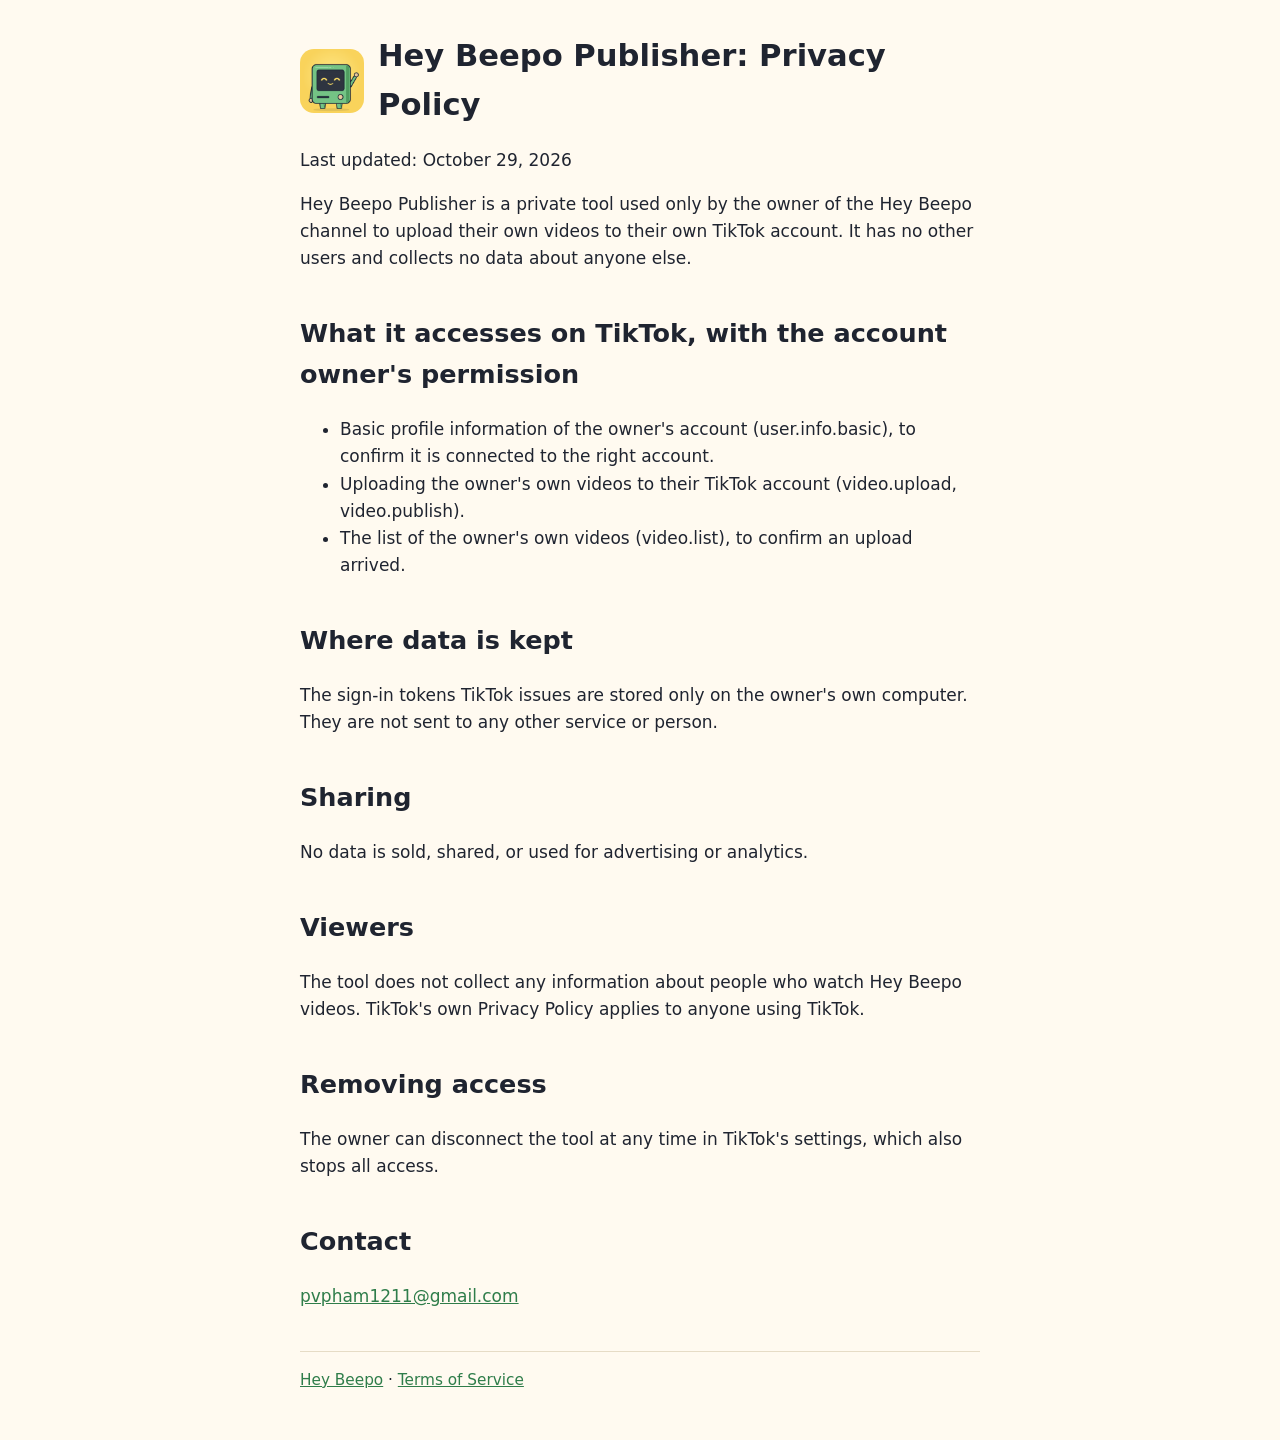
==== privacy.html @ 3b735d70 "Hey Beepo pages" ====
<!doctype html>
<html lang="en">
<head>
  <meta charset="utf-8">
  <meta name="viewport" content="width=device-width, initial-scale=1">
  <title>Privacy Policy · Hey Beepo Publisher</title>
  <link rel="icon" href="beepo.png">
  <link rel="stylesheet" href="style.css">
</head>
<body>
<main>
  <header>
    <img src="beepo.png" alt="Beepo, a small green robot">
    <h1>Hey Beepo Publisher: Privacy Policy</h1>
  </header>

  <p>Last updated: October 29, 2026</p>

  <p>Hey Beepo Publisher is a private tool used only by the owner of the Hey Beepo channel to upload their own
    videos to their own TikTok account. It has no other users and collects no data about anyone else.</p>

  <h2>What it accesses on TikTok, with the account owner's permission</h2>
  <ul>
    <li>Basic profile information of the owner's account (user.info.basic), to confirm it is connected to the
      right account.</li>
    <li>Uploading the owner's own videos to their TikTok account (video.upload, video.publish).</li>
    <li>The list of the owner's own videos (video.list), to confirm an upload arrived.</li>
  </ul>

  <h2>Where data is kept</h2>
  <p>The sign-in tokens TikTok issues are stored only on the owner's own computer. They are not sent to any other
    service or person.</p>

  <h2>Sharing</h2>
  <p>No data is sold, shared, or used for advertising or analytics.</p>

  <h2>Viewers</h2>
  <p>The tool does not collect any information about people who watch Hey Beepo videos. TikTok's own Privacy
    Policy applies to anyone using TikTok.</p>

  <h2>Removing access</h2>
  <p>The owner can disconnect the tool at any time in TikTok's settings, which also stops all access.</p>

  <h2>Contact</h2>
  <p><a href="mailto:pvpham1211@gmail.com">pvpham1211@gmail.com</a></p>

  <footer>
    <a href="index.html">Hey Beepo</a> · <a href="terms.html">Terms of Service</a>
  </footer>
</main>
</body>
</html>
---- style.css ----
body {
  margin: 0;
  background: #fffaf0;
  color: #1f2430;
  font: 17px/1.6 system-ui, -apple-system, "Segoe UI", Roboto, sans-serif;
}
main {
  max-width: 680px;
  margin: 0 auto;
  padding: 32px 16px 48px;
}
header {
  display: flex;
  align-items: center;
  gap: 14px;
}
header img {
  width: 64px;
  height: 64px;
  border-radius: 14px;
}
h1 {
  margin: 0;
  font-size: 1.8em;
}
h2 {
  margin-top: 1.6em;
}
a {
  color: #2f7d4a;
}
footer {
  margin-top: 40px;
  padding-top: 16px;
  border-top: 1px solid #e6dcc6;
  font-size: 0.9em;
}
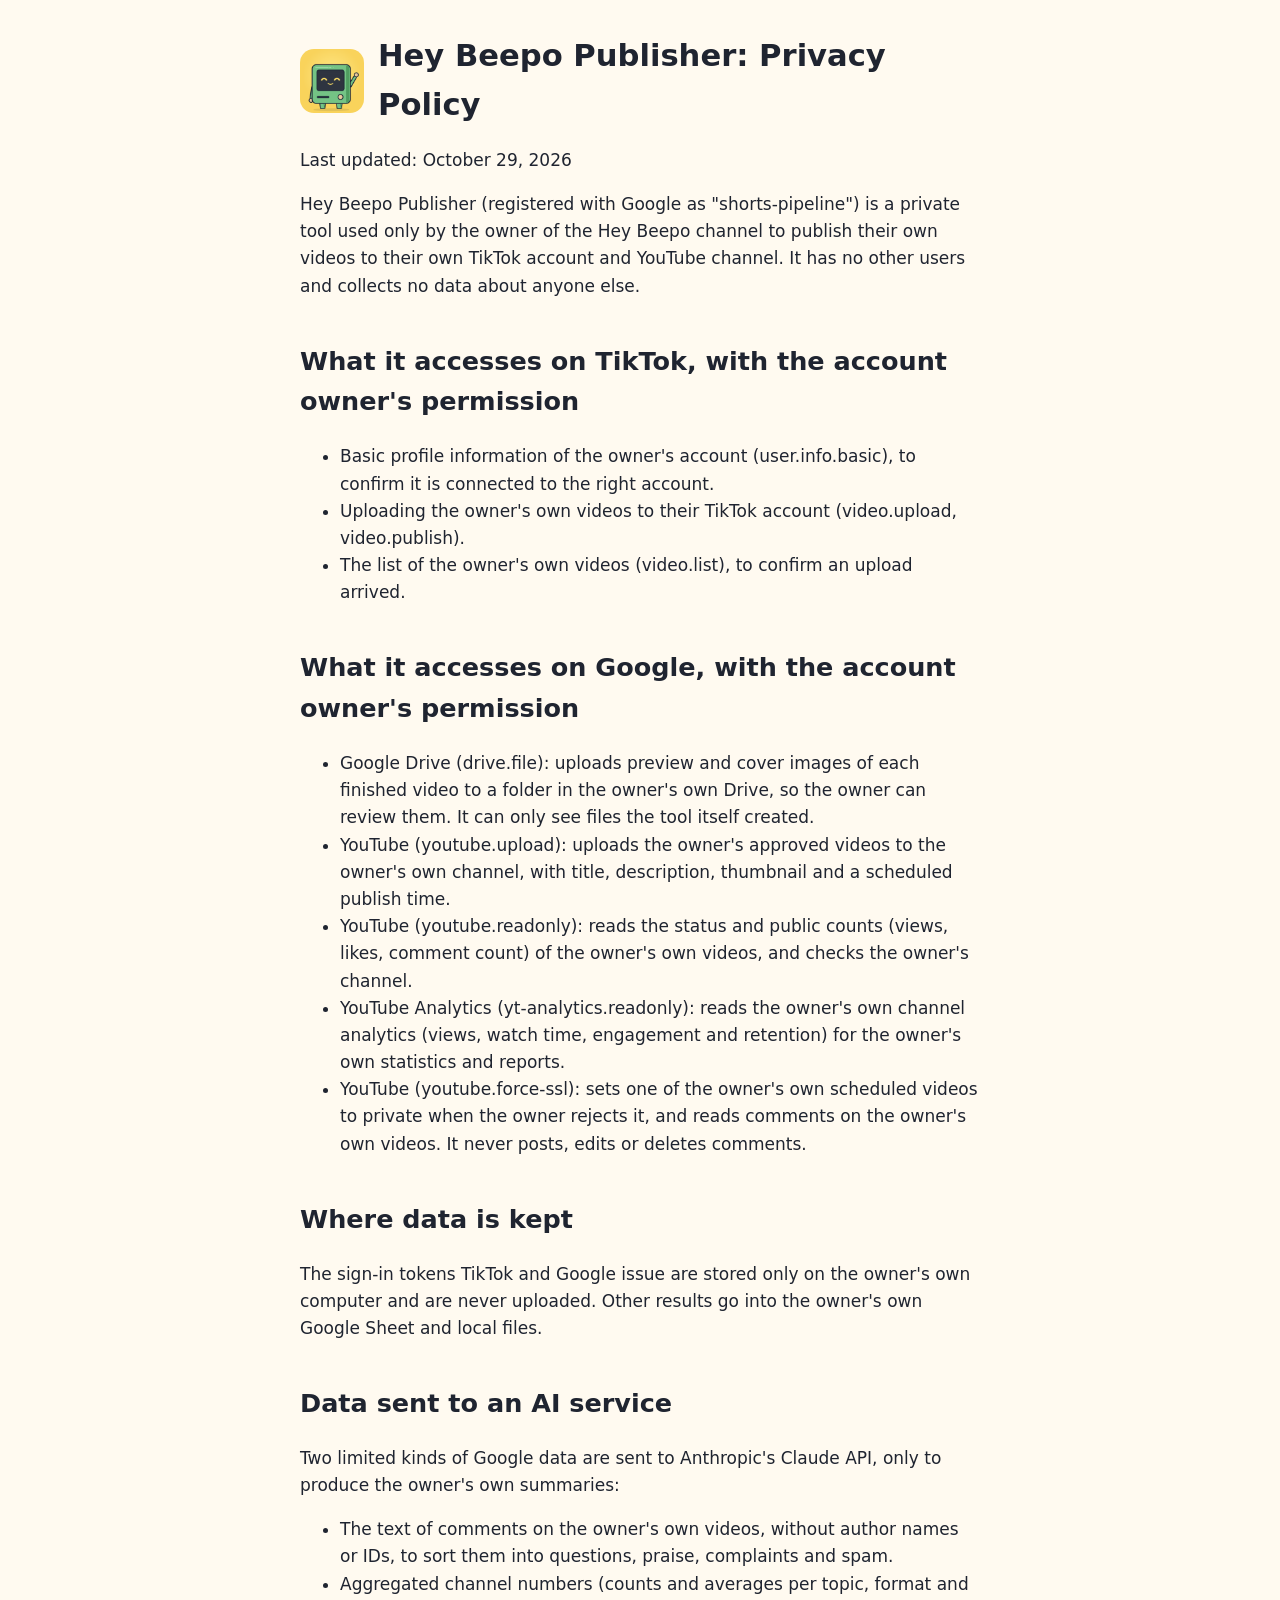
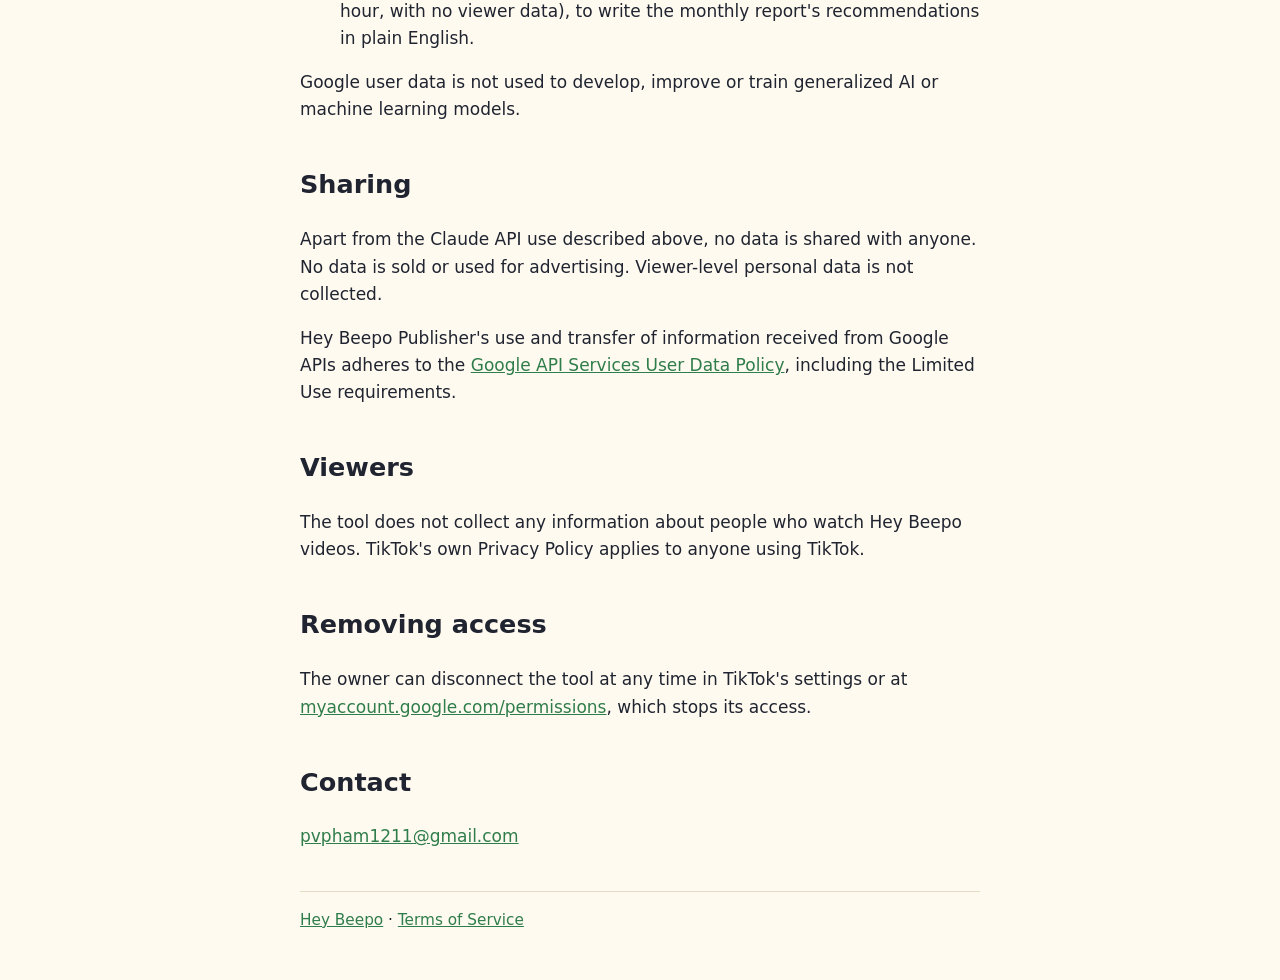
==== commit fe3ad926: "Add Google section to privacy policy" ====
--- a/privacy.html
+++ b/privacy.html
@@ -16,8 +16,9 @@
 
   <p>Last updated: October 29, 2026</p>
 
-  <p>Hey Beepo Publisher is a private tool used only by the owner of the Hey Beepo channel to upload their own
-    videos to their own TikTok account. It has no other users and collects no data about anyone else.</p>
+  <p>Hey Beepo Publisher (registered with Google as "shorts-pipeline") is a private tool used only by the owner of
+    the Hey Beepo channel to publish their own videos to their own TikTok account and YouTube channel. It has no
+    other users and collects no data about anyone else.</p>
 
   <h2>What it accesses on TikTok, with the account owner's permission</h2>
   <ul>
@@ -27,19 +28,50 @@
     <li>The list of the owner's own videos (video.list), to confirm an upload arrived.</li>
   </ul>
 
+  <h2>What it accesses on Google, with the account owner's permission</h2>
+  <ul>
+    <li>Google Drive (drive.file): uploads preview and cover images of each finished video to a folder in the
+      owner's own Drive, so the owner can review them. It can only see files the tool itself created.</li>
+    <li>YouTube (youtube.upload): uploads the owner's approved videos to the owner's own channel, with title,
+      description, thumbnail and a scheduled publish time.</li>
+    <li>YouTube (youtube.readonly): reads the status and public counts (views, likes, comment count) of the
+      owner's own videos, and checks the owner's channel.</li>
+    <li>YouTube Analytics (yt-analytics.readonly): reads the owner's own channel analytics (views, watch time,
+      engagement and retention) for the owner's own statistics and reports.</li>
+    <li>YouTube (youtube.force-ssl): sets one of the owner's own scheduled videos to private when the owner
+      rejects it, and reads comments on the owner's own videos. It never posts, edits or deletes comments.</li>
+  </ul>
+
   <h2>Where data is kept</h2>
-  <p>The sign-in tokens TikTok issues are stored only on the owner's own computer. They are not sent to any other
-    service or person.</p>
+  <p>The sign-in tokens TikTok and Google issue are stored only on the owner's own computer and are never
+    uploaded. Other results go into the owner's own Google Sheet and local files.</p>
+
+  <h2>Data sent to an AI service</h2>
+  <p>Two limited kinds of Google data are sent to Anthropic's Claude API, only to produce the owner's own
+    summaries:</p>
+  <ul>
+    <li>The text of comments on the owner's own videos, without author names or IDs, to sort them into
+      questions, praise, complaints and spam.</li>
+    <li>Aggregated channel numbers (counts and averages per topic, format and hour, with no viewer data), to write
+      the monthly report's recommendations in plain English.</li>
+  </ul>
+  <p>Google user data is not used to develop, improve or train generalized AI or machine learning models.</p>
 
   <h2>Sharing</h2>
-  <p>No data is sold, shared, or used for advertising or analytics.</p>
+  <p>Apart from the Claude API use described above, no data is shared with anyone. No data is sold or used for
+    advertising. Viewer-level personal data is not collected.</p>
+  <p>Hey Beepo Publisher's use and transfer of information received from Google APIs adheres to the
+    <a href="https://developers.google.com/terms/api-services-user-data-policy">Google API Services User Data
+    Policy</a>, including the Limited Use requirements.</p>
 
   <h2>Viewers</h2>
   <p>The tool does not collect any information about people who watch Hey Beepo videos. TikTok's own Privacy
     Policy applies to anyone using TikTok.</p>
 
   <h2>Removing access</h2>
-  <p>The owner can disconnect the tool at any time in TikTok's settings, which also stops all access.</p>
+  <p>The owner can disconnect the tool at any time in TikTok's settings or at
+    <a href="https://myaccount.google.com/permissions">myaccount.google.com/permissions</a>, which stops its
+    access.</p>
 
   <h2>Contact</h2>
   <p><a href="mailto:pvpham1211@gmail.com">pvpham1211@gmail.com</a></p>
